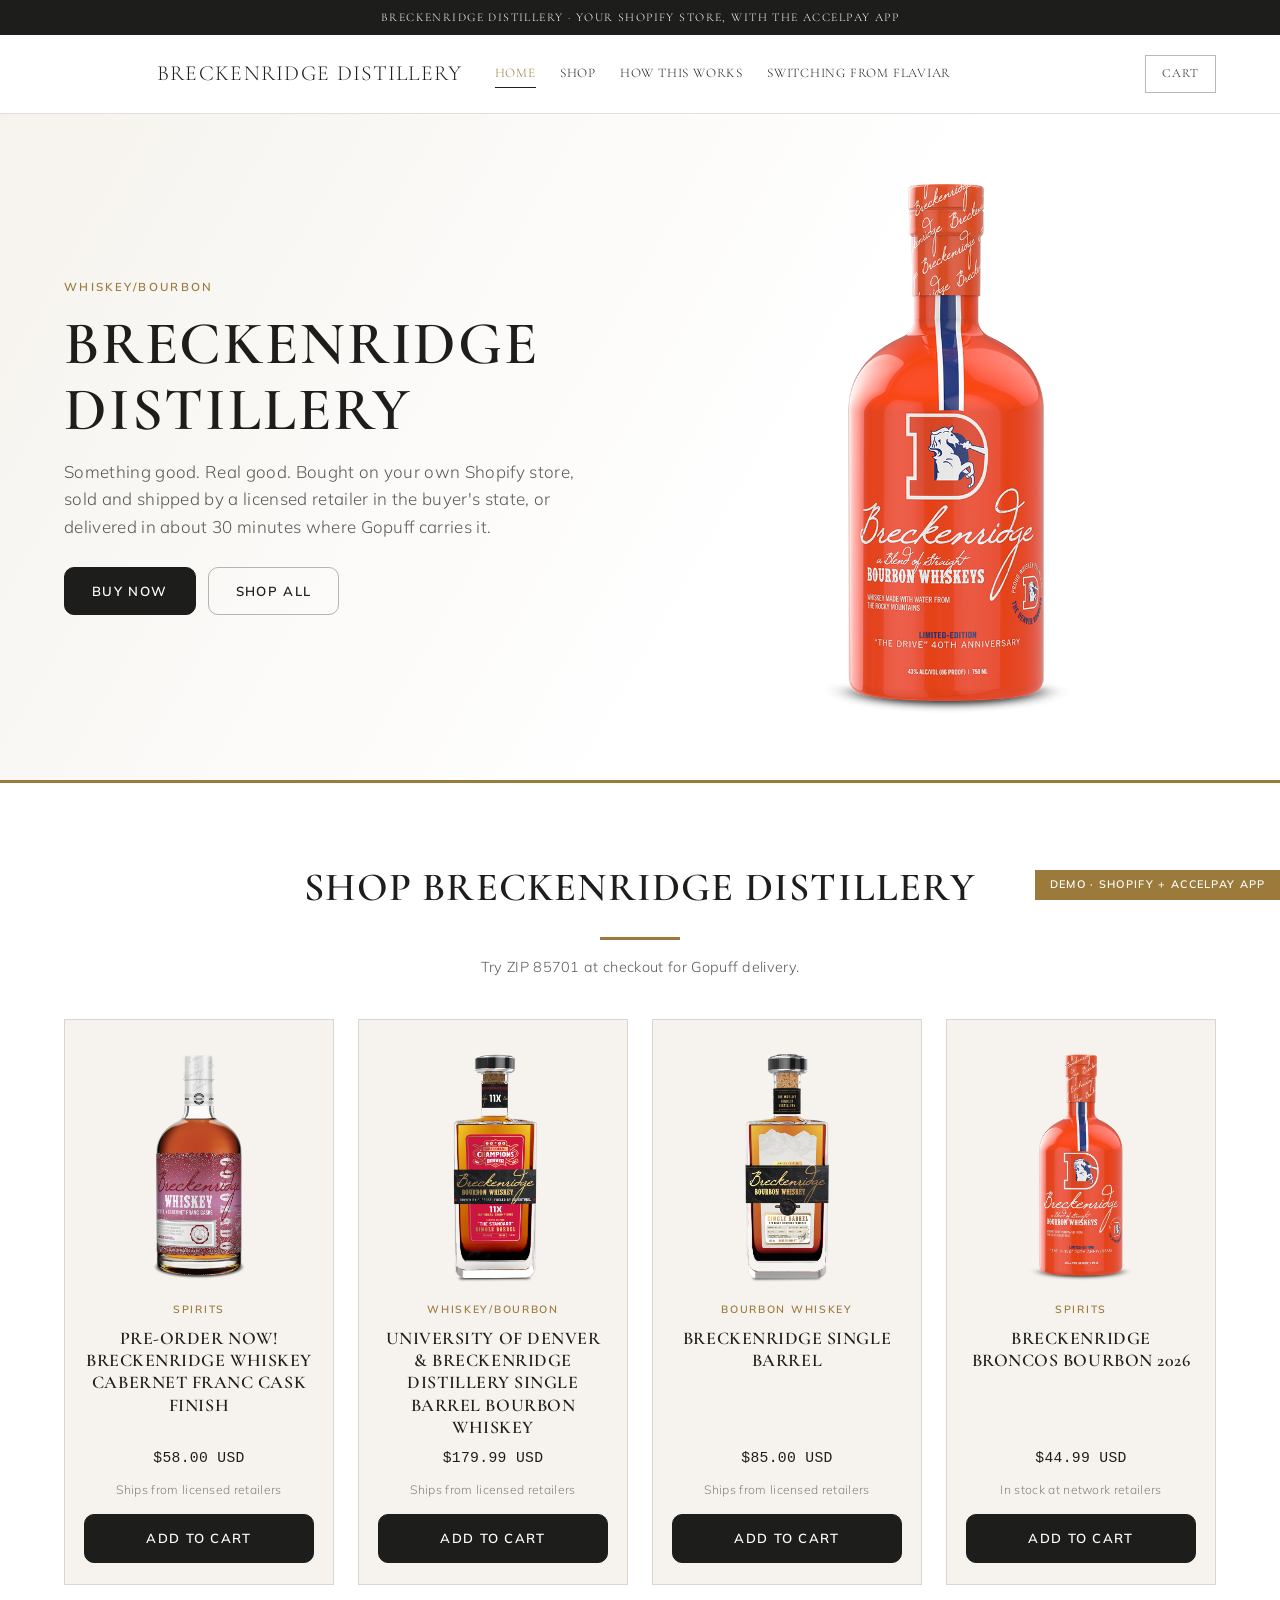
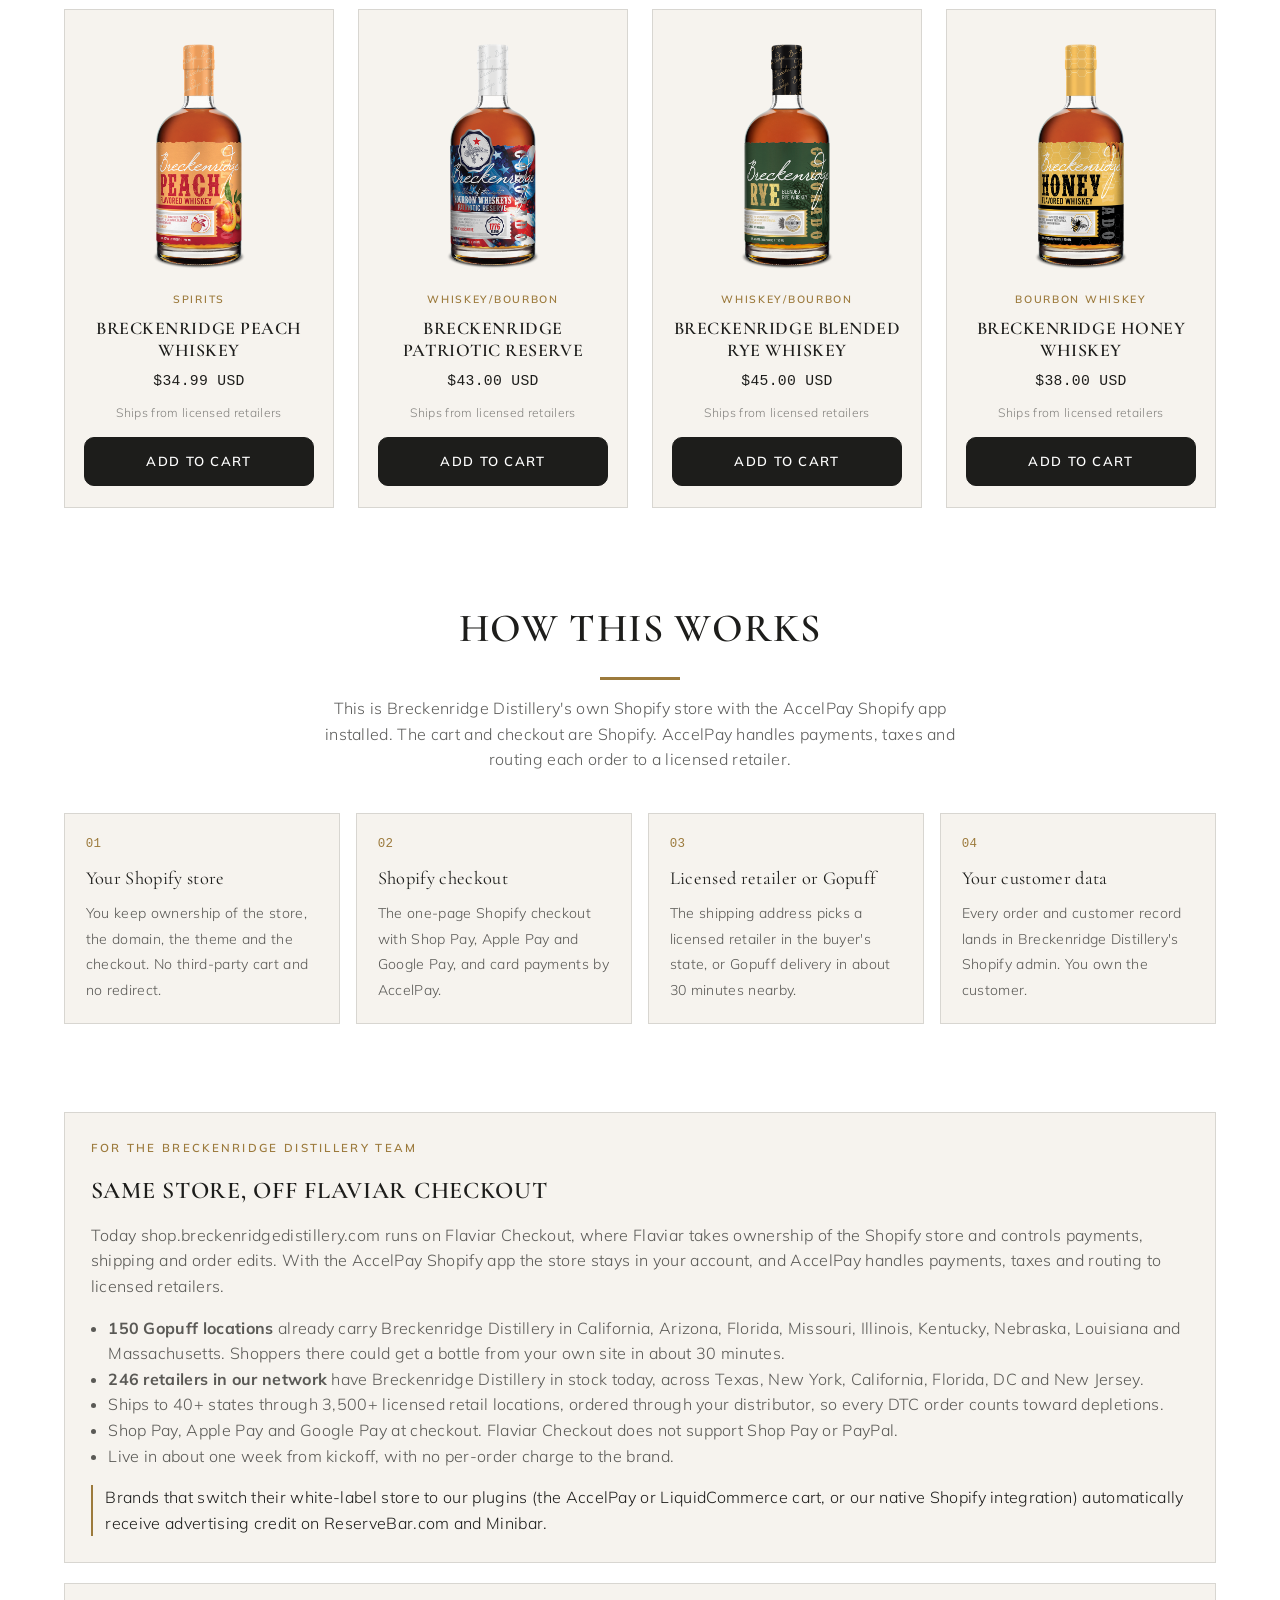
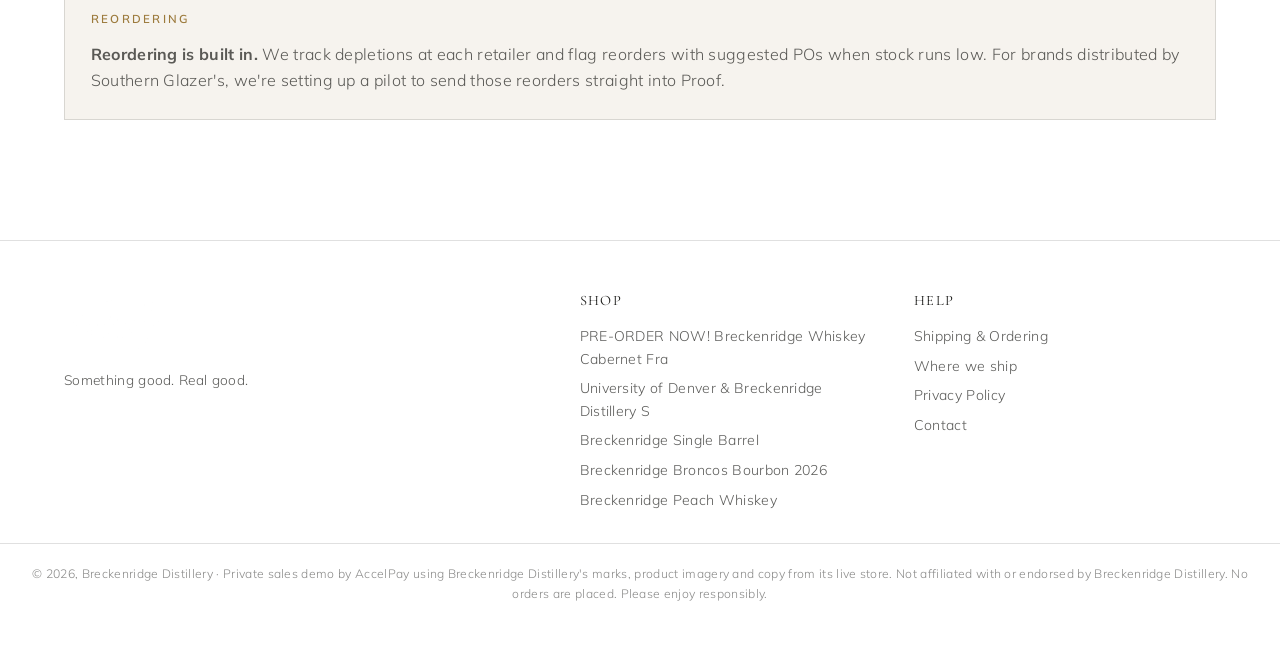
==== index.html @ 2e40ba9d "Flaviar switch demo, Nov 2026" ====
<!doctype html>
<html lang="en">
<head>
<meta charset="utf-8">
<meta name="viewport" content="width=device-width,initial-scale=1">
<title>Breckenridge Distillery | AccelPay demo</title>
<meta name="robots" content="noindex,nofollow">
<link rel="icon" href="assets/logo.png">
<link rel="preconnect" href="https://fonts.googleapis.com">
<link rel="preconnect" href="https://fonts.gstatic.com" crossorigin>
<link rel="stylesheet" href="https://fonts.googleapis.com/css2?family=Cormorant+Garamond:wght@500;600;700&family=Mulish:wght@300;400;600;700&display=swap">
<link rel="stylesheet" href="styles.css?v=1">
</head>
<body>
<div class="announce">Breckenridge Distillery &middot; your Shopify store, with the AccelPay app</div>
<header class="top">
  <div class="hdr">
    <a href="index.html" class="brand-link"><img class="logo" src="assets/logo.png" alt="Breckenridge Distillery"><span class="wordmark">Breckenridge Distillery</span></a>
    <nav class="main">
      <a href="index.html" aria-current="page">Home</a><a href="index.html#shop">Shop</a><a href="index.html#how">How this works</a><a href="index.html#switch">Switching from Flaviar</a>
    </nav>
    <div class="hdr-actions">
      <button class="burger" id="burger" aria-label="Menu">&#9776;</button>
      <button class="cart-pill" data-cart-toggle aria-label="Open cart">
        <span class="lbl">Cart</span>
        <span class="count" data-cart-count hidden>0</span>
      </button>
    </div>
  </div>
</header>

<section class="hero">
  <div class="hero-inner">
    <div>
      <div class="eyebrow">whiskey/bourbon</div>
      <h1>Breckenridge Distillery</h1>
      <p>Something good. Real good. Bought on your own Shopify store, sold and shipped by a licensed retailer in the buyer's state, or delivered in about 30 minutes where Gopuff carries it.</p>
      <div style="display:flex;gap:.75rem;flex-wrap:wrap"><a class="btn" href="product.html?p=breckenridge-broncos-bourbon-orange">Buy now</a><a class="btn ghost" href="#shop">Shop all</a></div>
    </div>
    <div class="shot"><img src="assets/p-breckenridge-broncos-bourbon-orange.png" alt="Breckenridge Broncos Bourbon 2026"></div>
  </div>
</section>

<section class="band" id="shop">
  <div class="section-head">
    <h2>Shop Breckenridge Distillery</h2>
    <div class="rule"></div>
    <p style="font-size:.9rem;color:var(--muted)">Try ZIP 85701 at checkout for Gopuff delivery.</p>
  </div>
  <div class="grid" id="collection-grid"></div>
</section>

<section class="band" id="how" style="padding-top:1rem">
  <div class="section-head">
    <h2>How this works</h2>
    <div class="rule"></div>
    <p>This is Breckenridge Distillery's own Shopify store with the AccelPay Shopify app installed. The cart and checkout are Shopify. AccelPay handles payments, taxes and routing each order to a licensed retailer.</p>
  </div>
  <div class="how">
    <div class="step"><span class="n">01</span><b>Your Shopify store</b><span>You keep ownership of the store, the domain, the theme and the checkout. No third-party cart and no redirect.</span></div>
    <div class="step"><span class="n">02</span><b>Shopify checkout</b><span>The one-page Shopify checkout with Shop Pay, Apple Pay and Google Pay, and card payments by AccelPay.</span></div>
    <div class="step"><span class="n">03</span><b>Licensed retailer or Gopuff</b><span>The shipping address picks a licensed retailer in the buyer's state, or Gopuff delivery in about 30 minutes nearby.</span></div>
    <div class="step"><span class="n">04</span><b>Your customer data</b><span>Every order and customer record lands in Breckenridge Distillery's Shopify admin. You own the customer.</span></div>
  </div>
</section>

<section class="band" id="switch" style="padding-top:1rem">
  <div class="panel">
    <div class="eyebrow">For the Breckenridge Distillery team</div>
    <h2>Same store, off Flaviar Checkout</h2>
    <p style="margin:0 0 1rem">Today shop.breckenridgedistillery.com runs on Flaviar Checkout, where Flaviar takes ownership of the Shopify store and controls payments, shipping and order edits. With the AccelPay Shopify app the store stays in your account, and AccelPay handles payments, taxes and routing to licensed retailers.</p>
    <ul style="margin:0 0 1rem;padding-left:1.1rem"><li><b>150 Gopuff locations</b> already carry Breckenridge Distillery in California, Arizona, Florida, Missouri, Illinois, Kentucky, Nebraska, Louisiana and Massachusetts. Shoppers there could get a bottle from your own site in about 30 minutes.</li><li><b>246 retailers in our network</b> have Breckenridge Distillery in stock today, across Texas, New York, California, Florida, DC and New Jersey.</li><li>Ships to 40+ states through 3,500+ licensed retail locations, ordered through your distributor, so every DTC order counts toward depletions.</li><li>Shop Pay, Apple Pay and Google Pay at checkout. Flaviar Checkout does not support Shop Pay or PayPal.</li><li>Live in about one week from kickoff, with no per-order charge to the brand.</li></ul>
    <p class="credit">Brands that switch their white-label store to our plugins (the AccelPay or LiquidCommerce cart, or our native Shopify integration) automatically receive advertising credit on ReserveBar.com and Minibar.</p>
  </div>
  <div class="panel">
    <div class="eyebrow">Reordering</div>
    <p style="margin:0" class="reorder"><b>Reordering is built in.</b> We track depletions at each retailer and flag reorders with suggested POs when stock runs low. For brands distributed by Southern Glazer's, we're setting up a pilot to send those reorders straight into Proof.</p>
  </div>
</section>
<footer class="site">
  <div class="ft">
    <div>
      <img src="assets/logo.png" alt="Breckenridge Distillery" style="height:64px;width:auto">
      <p style="font-size:.86rem;margin-top:1rem;max-width:24rem;color:var(--muted)">Something good. Real good.</p>
    </div>
    <div><h4>Shop</h4><ul><li><a href="product.html?p=breckenridge-whiskey-cabernet-franc-cask">PRE-ORDER NOW! Breckenridge Whiskey Cabernet Fra</a></li><li><a href="product.html?p=breckenridge-denver-university-whiskey-b">University of Denver &amp; Breckenridge Distillery S</a></li><li><a href="product.html?p=breckenridge-single-barrel">Breckenridge Single Barrel</a></li><li><a href="product.html?p=breckenridge-broncos-bourbon-orange">Breckenridge Broncos Bourbon 2026</a></li><li><a href="product.html?p=breckenridge-peach-whiskey">Breckenridge Peach Whiskey</a></li></ul></div>
    <div><h4>Help</h4><ul>
      <li><a href="index.html#how">Shipping &amp; Ordering</a></li>
      <li><a href="index.html#how">Where we ship</a></li>
      <li><a href="#">Privacy Policy</a></li>
      <li><a href="#">Contact</a></li></ul></div>
  </div>
  <div class="legal-row">
    &copy; 2026, Breckenridge Distillery &middot; Private sales demo by AccelPay using Breckenridge Distillery's marks, product imagery and copy from its live store. Not affiliated with or endorsed by Breckenridge Distillery.
    No orders are placed. Please enjoy responsibly.
  </div>
</footer>

<div class="scrim" id="scrim"></div>
<aside class="drawer" id="drawer" aria-label="Your cart">
  <div class="dh"><h2>Your cart</h2><button class="x" id="drawer-close" aria-label="Close">&times;</button></div>
  <div class="cols"><span>Product</span><span>Total</span></div>
  <div class="items" id="drawer-items"></div>
  <div class="df" id="drawer-foot"></div>
</aside>
<div class="ribbon">Demo &middot; Shopify + AccelPay app</div>
<script src="data.js?v=1"></script>
<script src="app.js?v=1"></script>
</body>
</html>
---- styles.css ----
/* Breckenridge Distillery x AccelPay demo. Base: woodsonwhiskey-accelpay-demo. */

:root {
  --black: #ffffff; --panel: #f6f3ee; --panel-2: #ece7df; --ink: #1d1d1b;
  --muted: rgba(29,29,27,.72); --muted-2: rgba(29,29,27,.52); --line: rgba(0,0,0,.12); --line-2: rgba(0,0,0,.28);
  --gold: #1d1d1b; --gold-hi: #9c7a3c; --gold-soft: rgba(0,0,0,.05); --green: #2f6b4f; --red: #c00000;
  --head: #1d1d1b; --btn-ink: #ffffff; --img-bg: #f6f3ee; --drawer-bg: #ffffff; --ann-bg: #1d1d1b; --ann-ink: #ffffff; --co-head-bg: #ffffff;
  --serif: "Cormorant Garamond", Georgia, serif; --sans: "Mulish", -apple-system, BlinkMacSystemFont, "Helvetica Neue", Arial, sans-serif;
  --mono: ui-monospace, SFMono-Regular, Menlo, monospace; --maxw: 1200px; --btn-radius: 10px;
  --cart-glyph: url("data:image/svg+xml;utf8,<svg xmlns='http://www.w3.org/2000/svg' viewBox='0 0 24 24' fill='none' stroke='black' stroke-width='2' stroke-linecap='round' stroke-linejoin='round'><path d='M6 2 3 6v14a2 2 0 0 0 2 2h14a2 2 0 0 0 2-2V6l-3-4z'/><path d='M3 6h18'/><path d='M16 10a4 4 0 0 1-8 0'/></svg>");
}

* { box-sizing: border-box; }
html { scroll-behavior: smooth; }
body {
  margin: 0; background: var(--black); color: var(--ink);
  font-family: var(--sans); font-weight: 300; font-size: 16px; line-height: 1.6;
  letter-spacing: .02em; -webkit-font-smoothing: antialiased;
}
img { max-width: 100%; display: block; }
a { color: inherit; }
button { font: inherit; cursor: pointer; color: inherit; }
:focus-visible { outline: 2px solid var(--gold); outline-offset: 2px; }

/* ---------------------------------------------------------------- header */
.announce {
  background: var(--ann-bg); color: var(--ann-ink); text-align: center;
  font-family: var(--serif); font-size: .74rem; letter-spacing: .12em;
  text-transform: uppercase; padding: .5rem 1rem;
}
header.top { position: sticky; top: 0; z-index: 60; background: var(--black); border-bottom: 1px solid var(--line); }
.hdr { max-width: var(--maxw); margin: 0 auto; padding: .8rem 1.5rem; display: flex; align-items: center; gap: 2rem; }
.hdr img.logo { height: 62px; width: auto; }
nav.main { display: flex; gap: 1.5rem; flex-wrap: wrap; }
nav.main a {
  font-family: var(--serif); font-size: .82rem; letter-spacing: .06em; text-transform: uppercase;
  text-decoration: none; color: var(--head); padding: .2rem 0; border-bottom: 1px solid transparent;
}
nav.main a:hover, nav.main a[aria-current] { color: var(--gold-hi); border-bottom-color: var(--gold); }
.hdr-actions { margin-left: auto; display: flex; align-items: center; gap: .75rem; }
.cart-pill {
  display: inline-flex; align-items: center; gap: .5rem; background: transparent;
  border: 1px solid var(--line-2); color: var(--head); padding: .5rem 1rem;
  font-family: var(--serif); font-size: .78rem; letter-spacing: .08em; text-transform: uppercase;
}
.cart-pill:hover { border-color: var(--gold); color: var(--gold-hi); }
.cart-pill .count {
  background: var(--gold); color: var(--btn-ink); min-width: 1.35rem; height: 1.35rem; border-radius: 999px;
  display: inline-grid; place-items: center; font-family: var(--mono); font-size: .7rem; padding: 0 .3rem;
}
.cart-pill .count[hidden] { display: none; }
.burger { display: none; background: none; border: none; font-size: 1.5rem; line-height: 1; color: var(--head); }

/* ---------------------------------------------------------------- type + buttons */
.eyebrow { font-family: var(--sans); font-size: .72rem; font-weight: 600; letter-spacing: .2em; text-transform: uppercase; color: var(--gold-hi); margin-bottom: .9rem; }
h1, h2, h3 { font-family: var(--serif); font-weight: 400; letter-spacing: .03em; }
.rule { width: 190px; height: 2px; margin: 1.1rem auto 0; background: linear-gradient(90deg, transparent, var(--gold), transparent); }

.btn {
  display: inline-flex; align-items: center; justify-content: center; gap: .5rem;
  background: var(--gold); color: var(--btn-ink); border: 1px solid var(--gold); border-radius: var(--btn-radius, 0);
  padding: .8rem 1.7rem; font-family: var(--sans); font-weight: 600; font-size: .82rem;
  letter-spacing: .1em; text-transform: uppercase; text-decoration: none;
}
.btn:hover { background: var(--gold-hi); border-color: var(--gold-hi); }
.btn.ghost { background: transparent; color: var(--head); border-color: var(--line-2); }
.btn.ghost:hover { border-color: var(--gold); color: var(--gold-hi); }
.btn:disabled { opacity: .4; cursor: not-allowed; }
.btn.block { width: 100%; }

/* ---------------------------------------------------------------- hero */
.hero { position: relative; overflow: hidden; border-bottom: 1px solid var(--line); }
.hero-inner { max-width: var(--maxw); margin: 0 auto; padding: 4rem 1.5rem; display: grid; grid-template-columns: 1.05fr 1fr; gap: 3rem; align-items: center; }
.hero h1 { font-size: clamp(2.3rem, 5.4vw, 3.8rem); line-height: 1.08; margin: 0 0 1rem; text-transform: uppercase; }
.hero p { color: var(--muted); font-size: 1.06rem; margin: 0 0 1.7rem; max-width: 32rem; }
.hero .shot img { width: 100%; max-height: 560px; object-fit: contain; }

/* ---------------------------------------------------------------- sections */
.band { max-width: var(--maxw); margin: 0 auto; padding: 4.5rem 1.5rem; }
.section-head { text-align: center; margin-bottom: 2.5rem; }
.section-head h2 { font-size: clamp(1.8rem, 4vw, 2.5rem); margin: 0; text-transform: uppercase; }
.section-head p { color: var(--muted); margin: 1rem auto 0; max-width: 40rem; }

.grid { display: grid; grid-template-columns: repeat(auto-fill, minmax(240px, 1fr)); gap: 1.5rem; }
.card {
  background: var(--panel); border: 1px solid var(--line); padding: 1.4rem 1.2rem 1.3rem;
  display: flex; flex-direction: column; gap: .55rem; text-align: center; text-decoration: none; color: inherit;
}
.card:hover { border-color: var(--gold); }
.card .shot { height: 250px; display: grid; place-items: center; overflow: hidden; }
.card .shot img { max-height: 250px; width: auto; object-fit: contain; }
.card h3 { font-size: 1.12rem; margin: 0; line-height: 1.25; text-transform: uppercase; min-height: 2.8rem; display: grid; place-items: center; }
.card .tag { font-size: .66rem; font-weight: 600; letter-spacing: .16em; text-transform: uppercase; color: var(--gold-hi); }
.card .price { font-family: var(--mono); font-size: .92rem; margin-top: auto; }
.card .avail { font-size: .76rem; color: var(--muted-2); }

.split { display: grid; grid-template-columns: 1fr 1fr; gap: 3rem; align-items: center; }
.split img { width: 100%; }
.split p { color: var(--muted); }

/* how it works */
.how { display: grid; grid-template-columns: repeat(4, 1fr); gap: 1rem; }
.how .step { border: 1px solid var(--line); padding: 1.3rem; background: var(--panel); }
.how .step b { display: block; font-family: var(--serif); font-weight: 400; font-size: 1.15rem; margin-bottom: .4rem; color: var(--head); }
.how .step span { font-size: .88rem; color: var(--muted); }
.how .step .n { font-family: var(--mono); color: var(--gold-hi); font-size: .78rem; display: block; margin-bottom: .6rem; }

.rb-note {
  display: flex; align-items: center; gap: .75rem; border: 1px solid var(--line); background: var(--panel);
  padding: .7rem .9rem; font-size: .84rem; color: var(--muted);
}
.rb-note b { color: var(--head); font-weight: 600; }
.rb-note a { color: var(--gold-hi); }
.rb-mark { font-family: var(--serif); font-size: .72rem; letter-spacing: .14em; text-transform: uppercase; border: 1px solid var(--gold); color: var(--gold-hi); padding: .2rem .45rem; white-space: nowrap; }

/* ---------------------------------------------------------------- product page (Shopify theme) */
.pdp { display: grid; grid-template-columns: minmax(0,1fr) minmax(0,1fr); gap: 3rem; align-items: start; }
.pdp .gallery { display: flex; flex-direction: column; gap: .8rem; min-width: 0; }
.pdp .gallery .main { background: var(--img-bg); display: grid; place-items: center; min-height: 420px; }
.pdp .gallery .main img { max-height: 560px; width: auto; object-fit: contain; }
.pdp .thumbs { display: flex; gap: .5rem; }
.pdp .thumbs button { width: 64px; height: 64px; border: 1px solid var(--line); background: var(--img-bg); padding: 3px; display: grid; place-items: center; }
.pdp .thumbs button[aria-selected="true"] { border-color: var(--gold); }
.pdp .thumbs img { max-height: 100%; width: auto; }
.pdp .info { display: flex; flex-direction: column; gap: 1rem; min-width: 0; padding-left: 1.5rem; border-left: 1px solid var(--line); }
.pdp h1 { font-size: 2rem; margin: 0; text-transform: uppercase; line-height: 1.15; }
.pdp .price { font-size: 1.05rem; }
.pdp .small { font-size: .8rem; color: var(--muted); }
.pdp .small a { color: var(--gold-hi); }
.pdp .qty-wrap { display: flex; flex-direction: column; gap: .35rem; font-size: .8rem; color: var(--muted); }
.pdp .desc p { color: var(--muted); margin: 0 0 .9rem; font-size: .95rem; }
.pdp .desc b { color: var(--head); font-weight: 600; }
.qty { display: inline-flex; align-items: center; border: 1px solid var(--line-2); width: max-content; }
.qty button { background: none; border: none; width: 2.6rem; min-height: 2.8rem; font-size: 1.1rem; }
.qty span, .qty input { font-family: var(--sans); min-width: 2.2rem; text-align: center; font-size: .95rem; }
.atc { max-width: 380px; }
.fulfil-line { display: flex; gap: .6rem; align-items: flex-start; font-size: .82rem; color: var(--muted); border: 1px solid var(--line); padding: .7rem .8rem; max-width: 460px; }
.fulfil-line img { width: 22px; height: 22px; border-radius: 5px; flex: none; }
.notice { font-size: .85rem; color: var(--muted); border-left: 2px solid var(--gold); padding: .2rem 0 .2rem .75rem; }

/* ---------------------------------------------------------------- Shopify cart drawer (Dawn-style) */
.scrim { position: fixed; inset: 0; background: rgba(0,0,0,.6); opacity: 0; pointer-events: none; transition: opacity .25s; z-index: 90; }
.scrim.on { opacity: 1; pointer-events: auto; }
.drawer { position: fixed; top: 0; right: 0; height: 100%; width: min(420px, 100%); background: var(--drawer-bg); border-left: 1px solid var(--line); z-index: 100; display: flex; flex-direction: column; transform: translateX(100%); transition: transform .28s ease; }
.drawer.on { transform: none; }
.drawer .dh { display: flex; align-items: center; justify-content: space-between; padding: 1.4rem 1.5rem 1rem; }
.drawer .dh h2 { font-size: 1.5rem; margin: 0; }
.drawer .x { background: none; border: none; font-size: 1.7rem; line-height: 1; color: var(--muted); }
.drawer .cols { display: flex; justify-content: space-between; font-size: .66rem; letter-spacing: .12em; text-transform: uppercase; color: var(--muted-2); padding: 0 1.5rem .6rem; border-bottom: 1px solid var(--line); }
.drawer .items { flex: 1; overflow-y: auto; padding: 0 1.5rem; }
.cline { display: grid; grid-template-columns: 76px minmax(0,1fr) auto; gap: 1rem; padding: 1.2rem 0; border-bottom: 1px solid var(--line); }
.cline .im { background: var(--img-bg); display: grid; place-items: center; height: 92px; }
.cline .im img { max-height: 88px; width: auto; }
.cline .nm { font-size: .92rem; line-height: 1.3; }
.cline .pr { font-size: .84rem; color: var(--muted); margin: .2rem 0 .6rem; }
.cline .qrow { display: flex; align-items: center; gap: .6rem; }
.cline .qty button { min-height: 2.2rem; width: 2.2rem; }
.cline .rm { background: none; border: none; color: var(--muted); font-size: 1rem; padding: 0; }
.cline .tot { font-size: .9rem; }
.empty { text-align: center; color: var(--muted); padding: 3rem 1rem; }
.drawer .df { border-top: 1px solid var(--line); padding: 1.2rem 1.5rem 1.5rem; display: flex; flex-direction: column; gap: .7rem; }
.drawer .df .est { display: flex; justify-content: space-between; font-size: 1rem; }
.drawer .df .small { font-size: .78rem; color: var(--muted); }

/* ---------------------------------------------------------------- Shopify one-page checkout */
body.co { background: #fff; color: #141414; font-family: -apple-system, BlinkMacSystemFont, "Segoe UI", Roboto, "Helvetica Neue", Arial, sans-serif; font-weight: 400; letter-spacing: 0; }
.co-head { border-bottom: 1px solid #dedede; background: var(--co-head-bg); }
.co-head .in { max-width: 1100px; margin: 0 auto; padding: .9rem 1.5rem; display: flex; align-items: center; justify-content: space-between; }
.co-head img { height: 54px; width: auto; }
.co-head a.bag { color: var(--gold-hi); font-size: .85rem; text-decoration: none; }
.checkout { display: grid; grid-template-columns: minmax(0,1.15fr) minmax(0,1fr); min-height: calc(100vh - 80px); }
.co-left { padding: 2.2rem clamp(1rem, 4vw, 3.5rem); min-width: 0; }
.co-left .inner { max-width: 560px; margin-left: auto; }
.co-right { background: #f5f5f5; border-left: 1px solid #dedede; padding: 2.2rem clamp(1rem, 3vw, 3rem); min-width: 0; }
.co-right .inner { max-width: 440px; position: sticky; top: 1.5rem; }
.co-h { font-size: 1.3rem; font-weight: 600; margin: 1.8rem 0 .8rem; display: flex; align-items: baseline; justify-content: space-between; gap: 1rem; }
.co-h:first-child { margin-top: 0; }
.co-h small { font-size: .82rem; font-weight: 400; color: #707070; }
.co-field { width: 100%; border: 1px solid #d9d9d9; border-radius: 5px; padding: .85rem .8rem; font: inherit; font-size: .92rem; margin-bottom: .7rem; background: #fff; color: #141414; min-width: 0; }
.co-field:focus { outline: none; border-color: #000; box-shadow: 0 0 0 1px #000; }
.co-row { display: grid; grid-template-columns: 1fr 1fr; gap: .7rem; }
.co-row3 { display: grid; grid-template-columns: 1.3fr 1fr 1fr; gap: .7rem; }
.co-chk { display: flex; gap: .55rem; align-items: center; font-size: .86rem; margin: .1rem 0 .4rem; }
.co-chk input { accent-color: #000; width: 16px; height: 16px; }
.co-empty { background: #f5f5f5; border-radius: 5px; padding: 1rem; font-size: .88rem; color: #707070; }
.rates { border: 1px solid #d9d9d9; border-radius: 5px; overflow: hidden; }
.rate { display: flex; align-items: center; gap: .8rem; padding: .95rem .9rem; border-bottom: 1px solid #d9d9d9; cursor: pointer; }
.rate:last-child { border-bottom: none; }
.rate.on { background: #f6f3ec; box-shadow: inset 0 0 0 1px #000; }
.rate input { accent-color: #000; width: 17px; height: 17px; flex: none; }
.rate .ic { width: 30px; height: 30px; border-radius: 7px; flex: none; }
.rate .t { flex: 1; min-width: 0; font-size: .9rem; }
.rate .t span { display: block; color: #707070; font-size: .8rem; margin-top: .1rem; }
.rate .p { font-size: .9rem; font-weight: 600; white-space: nowrap; }
.callout { display: flex; gap: .55rem; align-items: flex-start; font-size: .78rem; color: #5b4a26; background: #f6f1e6; border: 1px solid #e6dcc6; border-radius: 5px; padding: .6rem .75rem; margin-top: .7rem; }
.callout b { font-weight: 600; }
.callout .dot { width: 8px; height: 8px; border-radius: 50%; background: var(--gold); flex: none; margin-top: .35rem; }
.pay-box { border: 1px solid #d9d9d9; border-radius: 5px; overflow: hidden; }
.pay-box .ph { display: flex; justify-content: space-between; align-items: center; background: #f6f3ec; padding: .85rem .9rem; border-bottom: 1px solid #d9d9d9; font-size: .9rem; box-shadow: inset 0 0 0 1px #000; }
.pay-box .ph .cards { display: flex; gap: .3rem; }
.pay-box .ph .cards span { font-size: .62rem; font-weight: 700; border: 1px solid #cfcfcf; border-radius: 3px; padding: .1rem .3rem; background: #fff; color: #333; }
.pay-box .pb { padding: .9rem; background: #fafafa; }
.pay-btn { width: 100%; background: #000; color: #fff; border: none; border-radius: 5px; padding: 1.1rem; font-size: 1.05rem; font-weight: 600; margin-top: 1.2rem; }
.pay-btn:disabled { opacity: .4; cursor: not-allowed; }
.co-legal { font-size: .76rem; color: #707070; margin-top: .9rem; }
.co-links { display: flex; gap: 1rem; flex-wrap: wrap; font-size: .76rem; color: #707070; border-top: 1px solid #e3e3e3; margin-top: 2rem; padding-top: 1rem; }
.os-item { display: flex; gap: .9rem; align-items: center; padding: .4rem 0 1rem; }
.os-item .im { width: 64px; height: 64px; border: 1px solid #dedede; border-radius: 8px; background: var(--img-bg); position: relative; display: grid; place-items: center; padding: 4px; flex: none; }
.os-item .im img { max-height: 100%; width: auto; }
.os-item .im .q { position: absolute; top: -9px; right: -9px; background: #666; color: #fff; min-width: 21px; height: 21px; border-radius: 11px; font-size: .74rem; display: grid; place-items: center; padding: 0 5px; }
.os-item .nm { flex: 1; min-width: 0; font-size: .88rem; }
.os-item .nm span { display: block; color: #707070; font-size: .78rem; }
.os-item .pr { font-size: .88rem; }
.os-disc { display: flex; gap: .6rem; margin: .6rem 0 1.2rem; }
.os-disc input { flex: 1; min-width: 0; border: 1px solid #d9d9d9; border-radius: 5px; padding: .8rem; font: inherit; font-size: .9rem; }
.os-disc button { border: 1px solid #d9d9d9; background: #ececec; color: #777; border-radius: 5px; padding: 0 1.1rem; font-weight: 600; }
.os-line { display: flex; justify-content: space-between; font-size: .88rem; padding: .3rem 0; gap: 1rem; }
.os-line .m { color: #555; }
.os-line.total { font-size: 1.2rem; font-weight: 600; padding-top: .8rem; }
.os-line.total small { font-size: .74rem; color: #707070; font-weight: 400; margin-right: .4rem; }
.thanks { max-width: 600px; margin: 0 auto; padding: 4rem 1.5rem; text-align: center; }
.thanks h1 { font-size: 2rem; margin: 0 0 .5rem; font-weight: 600; font-family: inherit; letter-spacing: 0; }
.thanks p { color: #555; }
.thanks .num { font-family: var(--mono); color: #000; }

/* express checkout buttons (Shopify accelerated checkout) */
.xpay { display: grid; grid-template-columns: repeat(3, minmax(0,1fr)); gap: .5rem; }
.xpay .xb { height: 42px; border: none; border-radius: 5px; display: flex; align-items: center; justify-content: center; gap: .15rem; font-family: -apple-system, BlinkMacSystemFont, "Segoe UI", Roboto, Arial, sans-serif; font-size: 1.05rem; color: #fff; letter-spacing: 0; text-transform: none; }
.xpay.big .xb { height: 48px; }
.xpay .xb span { font-weight: 500; }
.xpay .shop { background: #5a31f4; }
.xpay .shop b { font-weight: 800; font-style: italic; letter-spacing: -.02em; margin-right: .1rem; }
.xpay .apple { background: #000; border: 1px solid #333; }
.xpay .google { background: #000; border: 1px solid #333; }
.xpay .google .g { font-weight: 700; background: linear-gradient(90deg,#4285f4,#ea4335,#fbbc05,#34a853); -webkit-background-clip: text; background-clip: text; color: transparent; margin-right: .15rem; }
.xp-title { text-align: center; font-size: .85rem; color: #707070; margin-bottom: .6rem; }
.or { display: flex; align-items: center; gap: .8rem; color: #707070; font-size: .78rem; margin: 1.4rem 0 .6rem; }
.or::before, .or::after { content: ""; flex: 1; height: 1px; background: #dedede; }

/* panel on the home page */
.panel { background: var(--panel); border: 1px solid var(--line); padding: 1.6rem; }
.panel + .panel { margin-top: 1.25rem; }
.panel h2 { margin: 0 0 .8rem; font-size: 1.5rem; text-transform: uppercase; }
.panel p, .panel li { color: var(--muted); }
.panel .credit { border-left: 2px solid var(--gold); padding-left: .8rem; margin: 0; color: var(--ink); }

/* ---------------------------------------------------------------- footer */
footer.site { border-top: 1px solid var(--line); margin-top: 3rem; }
.ft { max-width: var(--maxw); margin: 0 auto; padding: 3rem 1.5rem 2rem; display: grid; grid-template-columns: 1.6fr 1fr 1fr; gap: 2rem; }
.ft h4 { font-family: var(--serif); font-weight: 400; font-size: .9rem; letter-spacing: .1em; text-transform: uppercase; color: var(--head); margin: 0 0 .8rem; }
.ft ul { list-style: none; margin: 0; padding: 0; display: flex; flex-direction: column; gap: .45rem; font-size: .88rem; color: var(--muted); }
.ft a { text-decoration: none; }
.ft a:hover { color: var(--gold-hi); }
.legal-row { border-top: 1px solid var(--line); padding: 1.25rem 1.5rem 3rem; text-align: center; font-size: .76rem; color: var(--muted-2); }

.ribbon { position: fixed; right: 0; bottom: 0; z-index: 120; background: var(--gold); color: var(--btn-ink); font-size: .68rem; font-weight: 600; letter-spacing: .12em; text-transform: uppercase; padding: .4rem .9rem; }

/* ---------------------------------------------------------------- responsive */
@media (max-width: 960px) {
  .pdp { grid-template-columns: 1fr; gap: 1.5rem; }
  .pdp .info { padding-left: 0; border-left: 0; }
  .checkout { grid-template-columns: 1fr; }
  .co-right { border-left: 0; border-top: 1px solid #dedede; order: -1; }
  .co-left .inner, .co-right .inner { margin: 0 auto; position: static; }
  .hero-inner, .split { grid-template-columns: 1fr; gap: 2rem; }
  .how { grid-template-columns: 1fr 1fr; }
  .ft { grid-template-columns: 1fr 1fr; }
}
@media (max-width: 720px) {
  .co-row, .co-row3 { grid-template-columns: 1fr; gap: 0; }
  .pdp .gallery .main { min-height: 300px; }
  .pdp .gallery .main img { max-height: 340px; }
  .hdr { padding: .6rem 1rem; gap: .75rem; position: relative; }
  .hdr img.logo { height: 46px; }
  nav.main { display: none; }
  nav.main.open { display: flex; flex-direction: column; position: absolute; top: 100%; left: 0; right: 0; background: var(--black); border-bottom: 1px solid var(--line); padding: 1rem 1.5rem; gap: .9rem; }
  .burger { display: block; }
  .hdr-actions { margin-left: auto; }
  .cart-pill { padding: .5rem .8rem; }
  .cart-pill .lbl { display: none; }
  .cart-pill::before { content: ""; width: 1rem; height: 1rem; flex: none; background: currentColor; -webkit-mask: var(--cart-glyph) center/contain no-repeat; mask: var(--cart-glyph) center/contain no-repeat; }
  .band { padding: 3rem 1rem; }
  .hero-inner { padding: 2.5rem 1rem; }
  .how { grid-template-columns: 1fr; }
  .ft { grid-template-columns: 1fr; padding: 2.5rem 1rem 1.5rem; }
  .rb-note { flex-wrap: wrap; }
}


.brand-link { display: flex; align-items: center; gap: .6rem; text-decoration: none; }
.hdr img.logo { height: 52px; max-width: 200px; object-fit: contain; }
.wordmark { font-family: var(--serif); font-size: 1.35rem; letter-spacing: .06em; text-transform: uppercase; color: var(--head); white-space: nowrap; }
.co-head img { height: 44px; max-width: 200px; object-fit: contain; }
h1, h2, h3 { font-weight: 600; }
.hero { background: linear-gradient(120deg, var(--panel) 0%, var(--black) 60%); border-bottom: 3px solid var(--gold-hi); }
.rule { background: var(--gold-hi); height: 3px; width: 80px; }
.card .shot { background: var(--img-bg); }
.card:hover { border-color: var(--gold-hi); }
.btn:hover, .btn.ghost:hover { filter: brightness(1.15); }
.panel .credit { border-left-color: var(--gold-hi); }
.ribbon { background: var(--gold-hi); color: #fff; }
.cart-pill .count { background: var(--gold-hi); color: #fff; }
.callout .dot { background: var(--gold-hi); }
@media (max-width: 720px) { .wordmark { display: none; } }
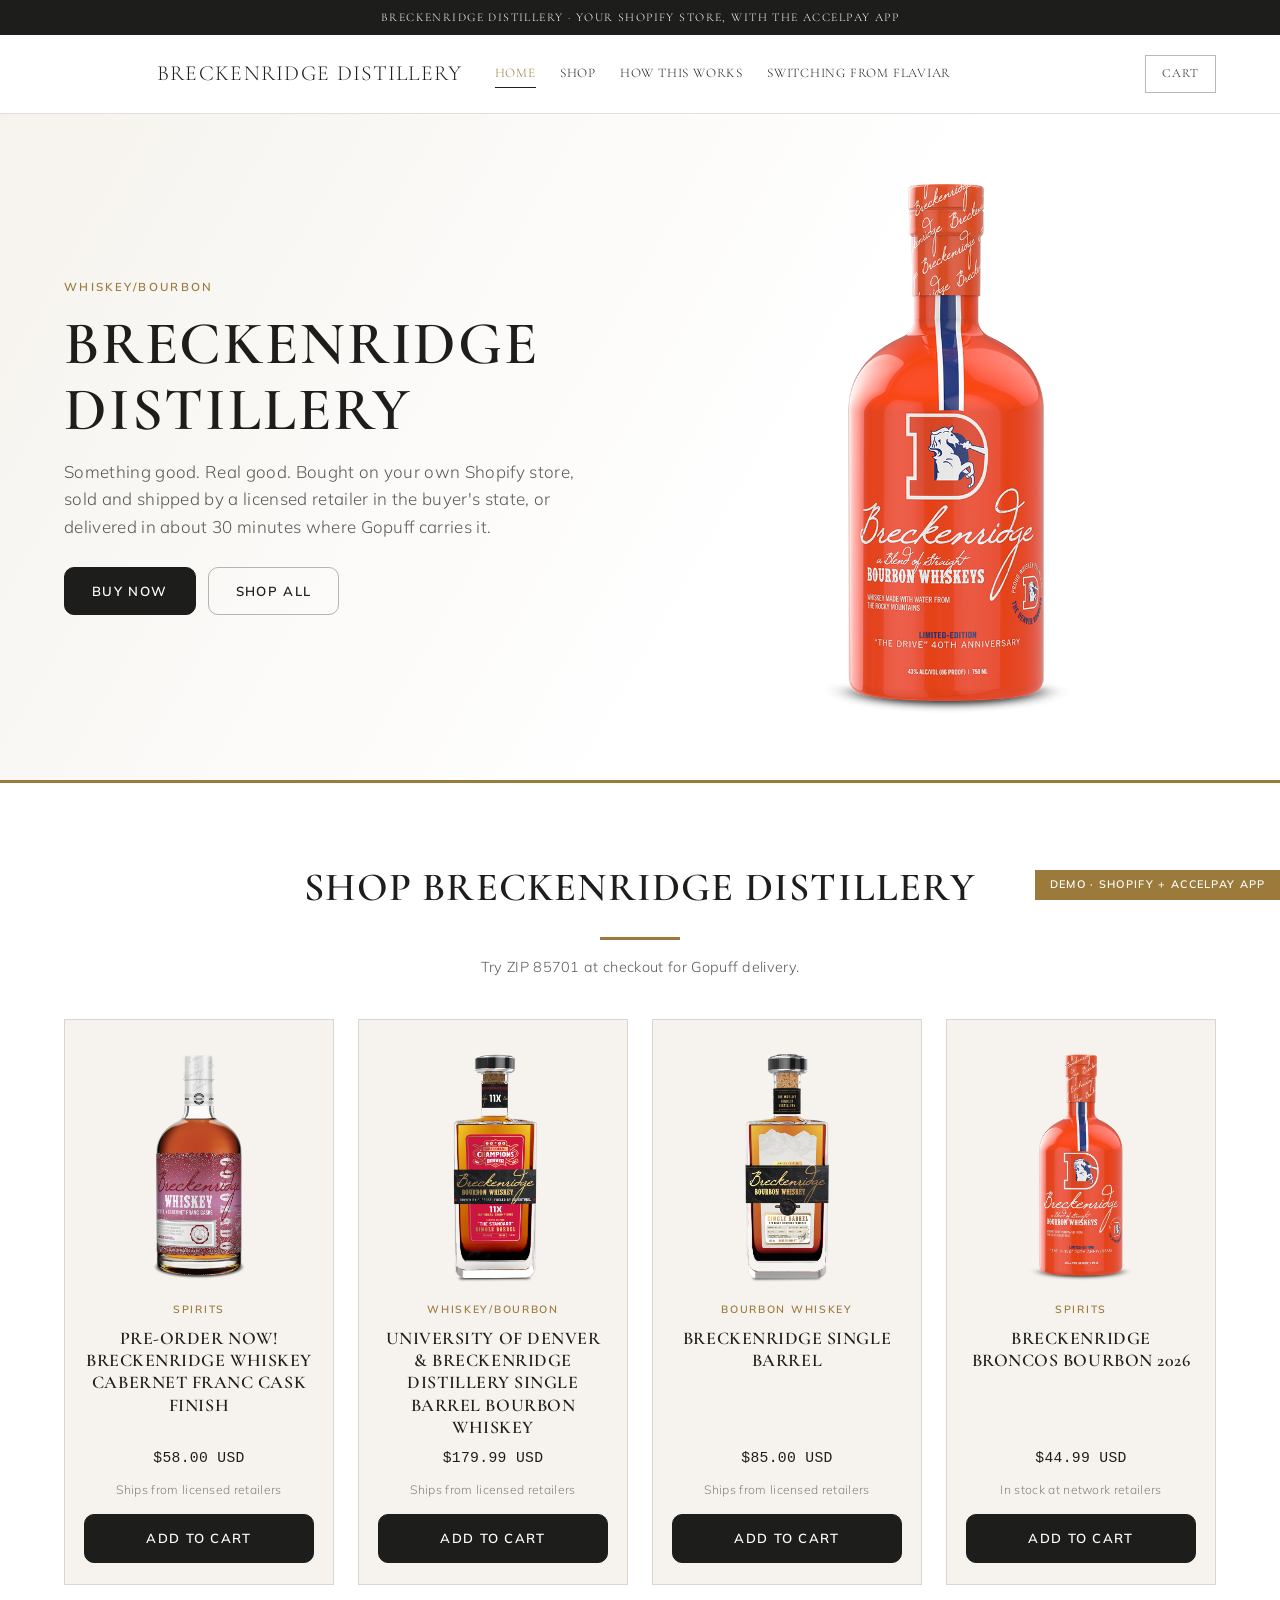
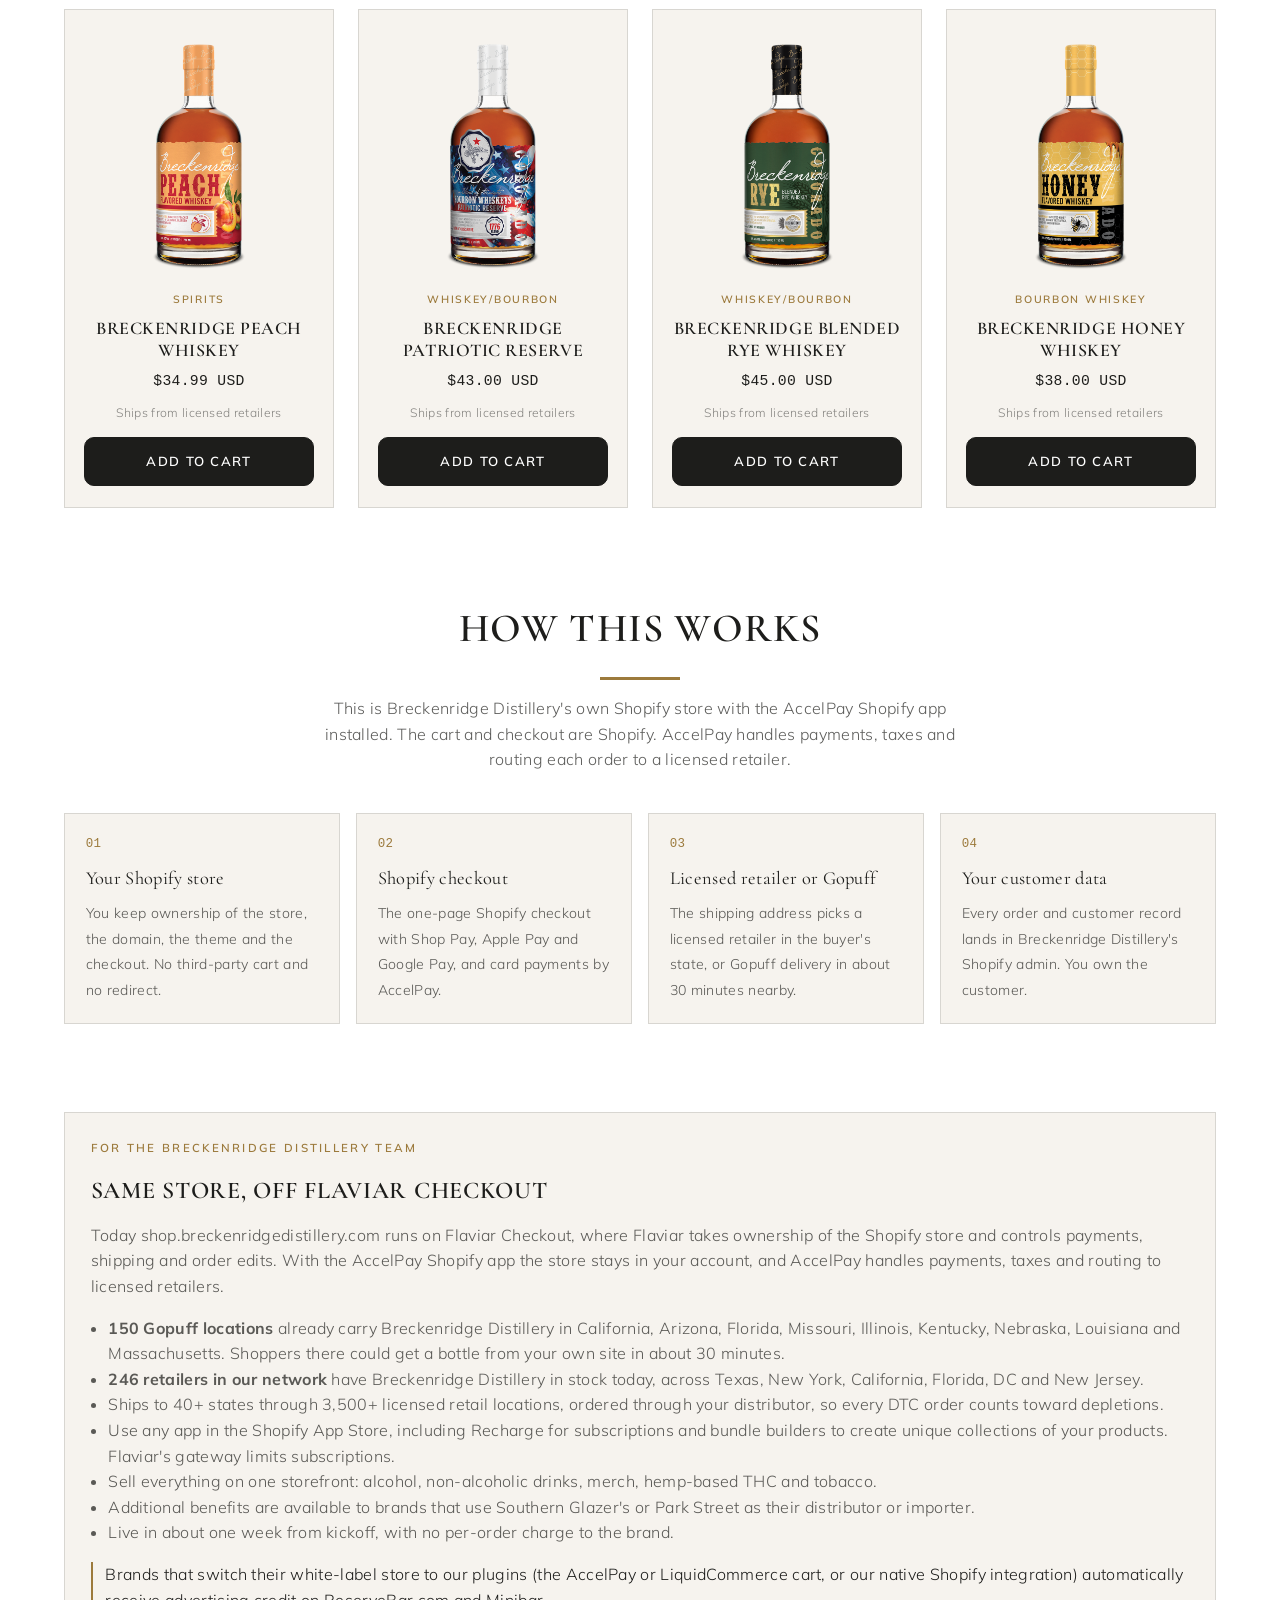
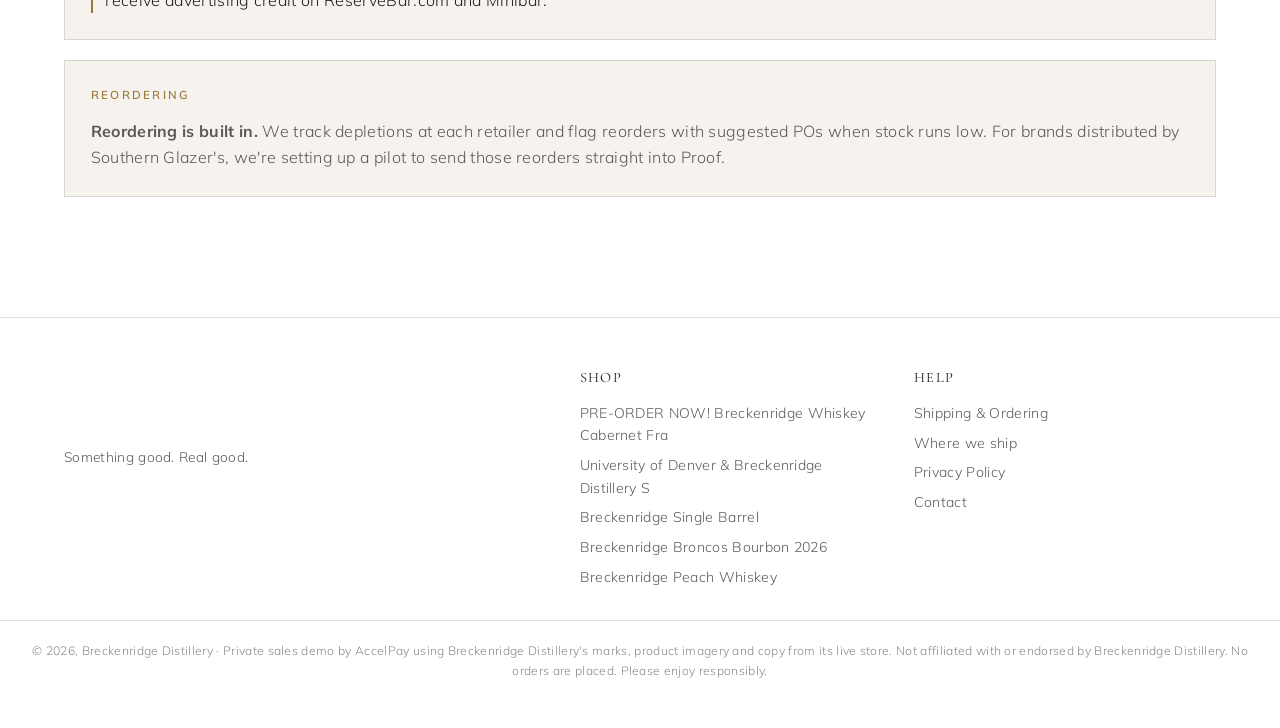
==== commit c2e32d87: "Update value props: Shopify apps, multi-category, distributor benefits" ====
--- a/index.html
+++ b/index.html
@@ -69,7 +69,7 @@
     <div class="eyebrow">For the Breckenridge Distillery team</div>
     <h2>Same store, off Flaviar Checkout</h2>
     <p style="margin:0 0 1rem">Today shop.breckenridgedistillery.com runs on Flaviar Checkout, where Flaviar takes ownership of the Shopify store and controls payments, shipping and order edits. With the AccelPay Shopify app the store stays in your account, and AccelPay handles payments, taxes and routing to licensed retailers.</p>
-    <ul style="margin:0 0 1rem;padding-left:1.1rem"><li><b>150 Gopuff locations</b> already carry Breckenridge Distillery in California, Arizona, Florida, Missouri, Illinois, Kentucky, Nebraska, Louisiana and Massachusetts. Shoppers there could get a bottle from your own site in about 30 minutes.</li><li><b>246 retailers in our network</b> have Breckenridge Distillery in stock today, across Texas, New York, California, Florida, DC and New Jersey.</li><li>Ships to 40+ states through 3,500+ licensed retail locations, ordered through your distributor, so every DTC order counts toward depletions.</li><li>Shop Pay, Apple Pay and Google Pay at checkout. Flaviar Checkout does not support Shop Pay or PayPal.</li><li>Live in about one week from kickoff, with no per-order charge to the brand.</li></ul>
+    <ul style="margin:0 0 1rem;padding-left:1.1rem"><li><b>150 Gopuff locations</b> already carry Breckenridge Distillery in California, Arizona, Florida, Missouri, Illinois, Kentucky, Nebraska, Louisiana and Massachusetts. Shoppers there could get a bottle from your own site in about 30 minutes.</li><li><b>246 retailers in our network</b> have Breckenridge Distillery in stock today, across Texas, New York, California, Florida, DC and New Jersey.</li><li>Ships to 40+ states through 3,500+ licensed retail locations, ordered through your distributor, so every DTC order counts toward depletions.</li><li>Use any app in the Shopify App Store, including Recharge for subscriptions and bundle builders to create unique collections of your products. Flaviar's gateway limits subscriptions.</li><li>Sell everything on one storefront: alcohol, non-alcoholic drinks, merch, hemp-based THC and tobacco.</li><li>Additional benefits are available to brands that use Southern Glazer's or Park Street as their distributor or importer.</li><li>Live in about one week from kickoff, with no per-order charge to the brand.</li></ul>
     <p class="credit">Brands that switch their white-label store to our plugins (the AccelPay or LiquidCommerce cart, or our native Shopify integration) automatically receive advertising credit on ReserveBar.com and Minibar.</p>
   </div>
   <div class="panel">
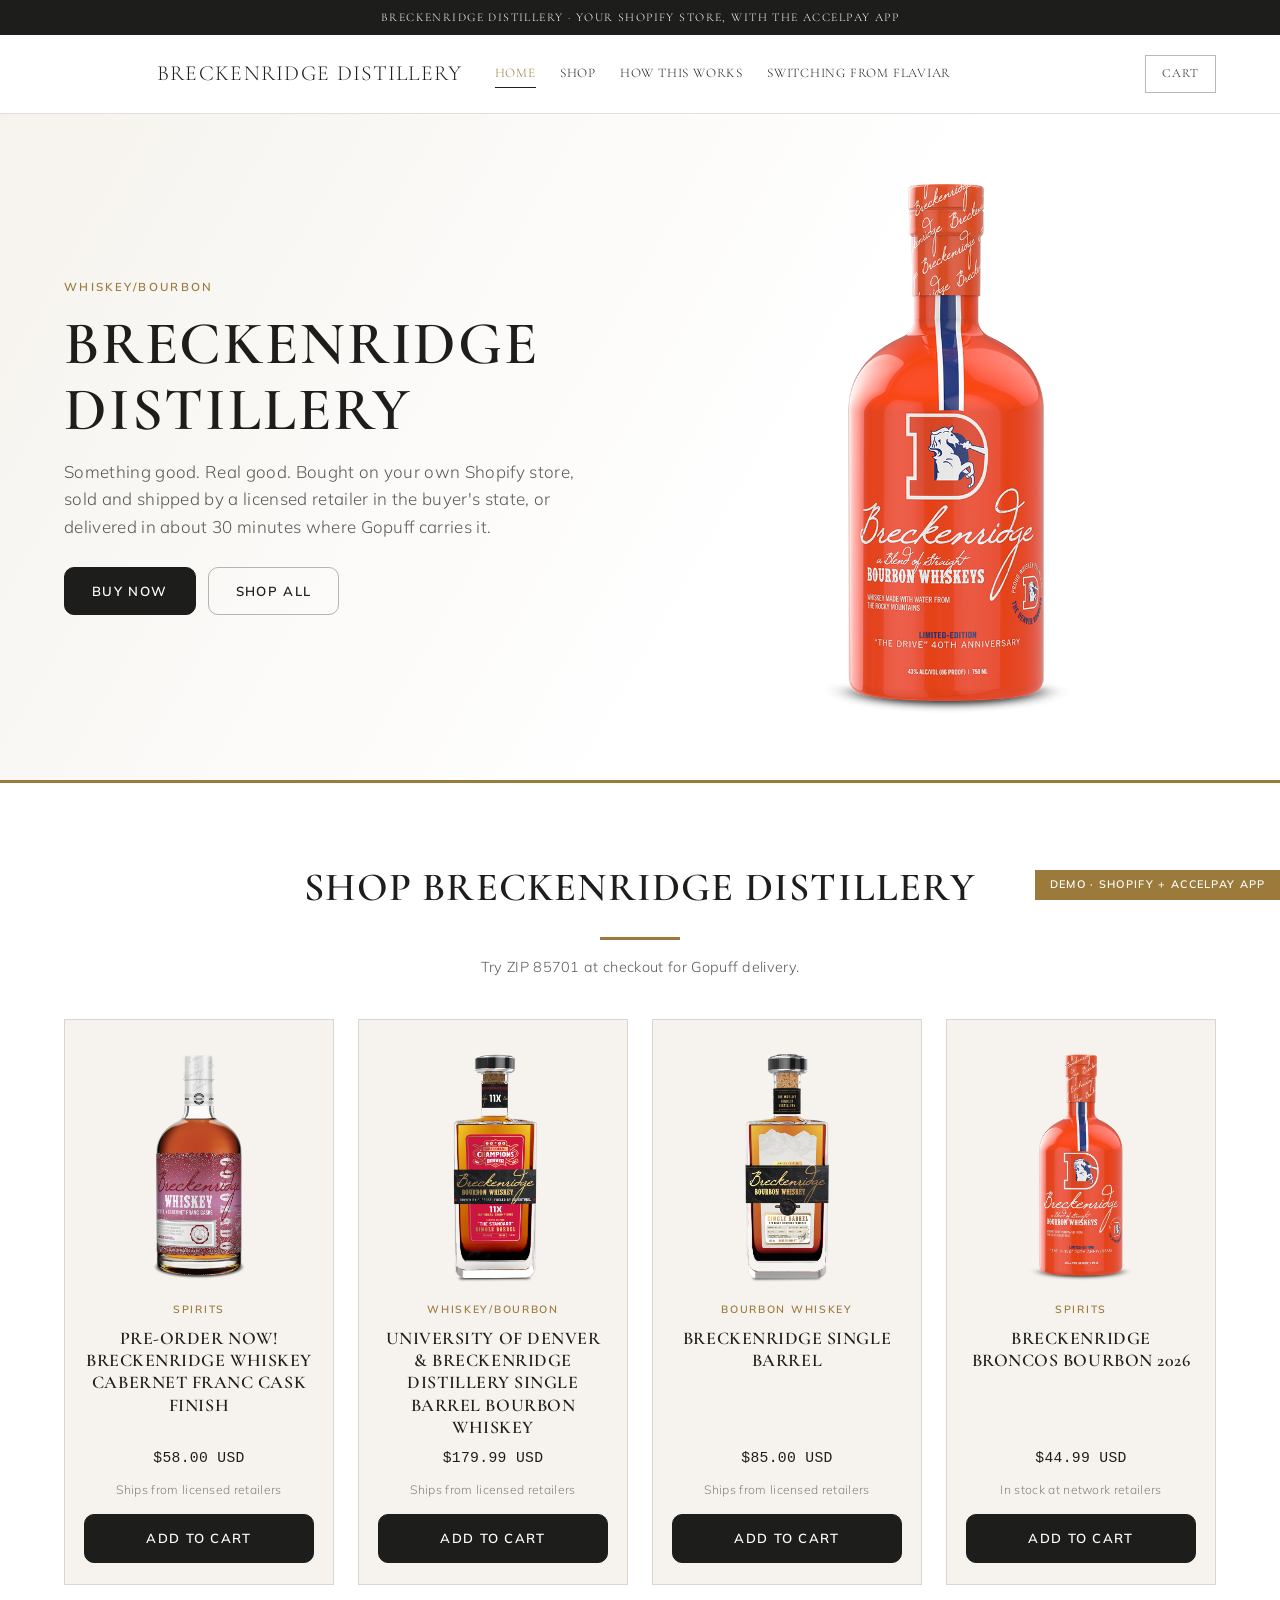
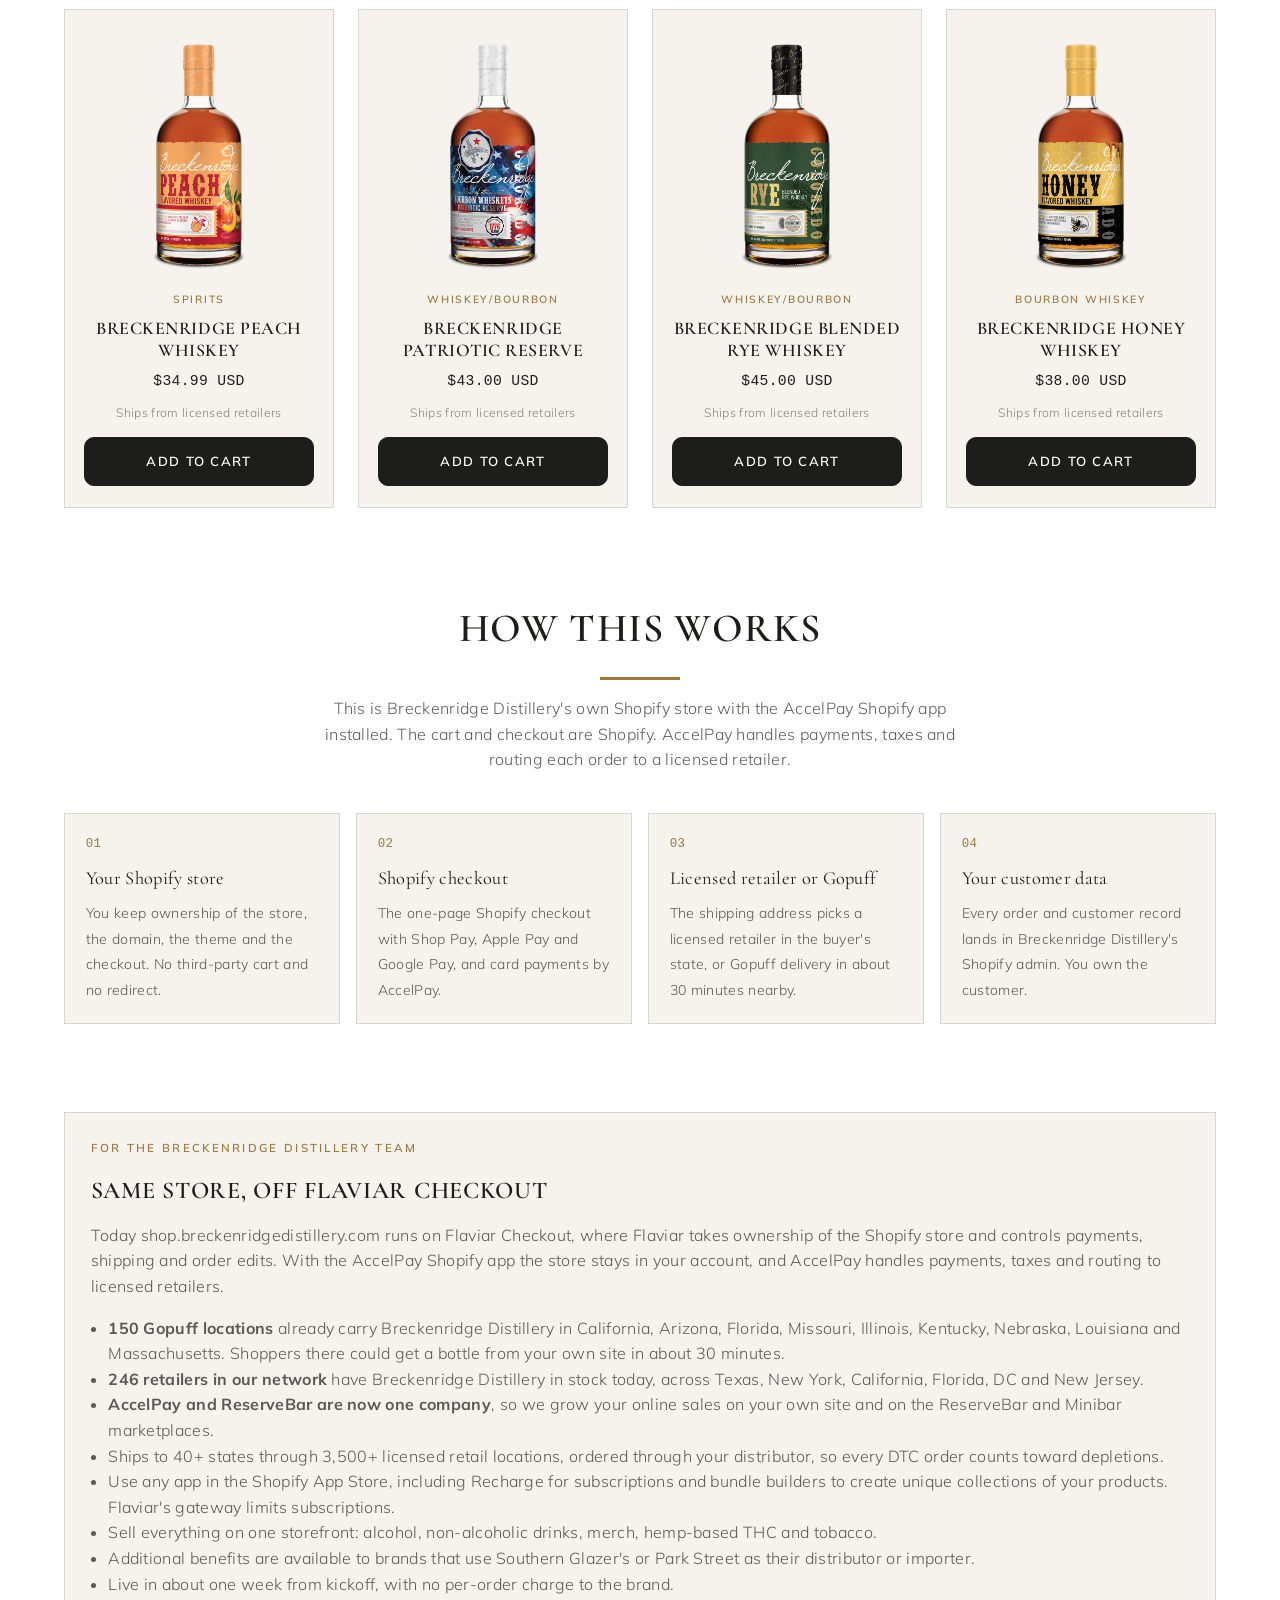
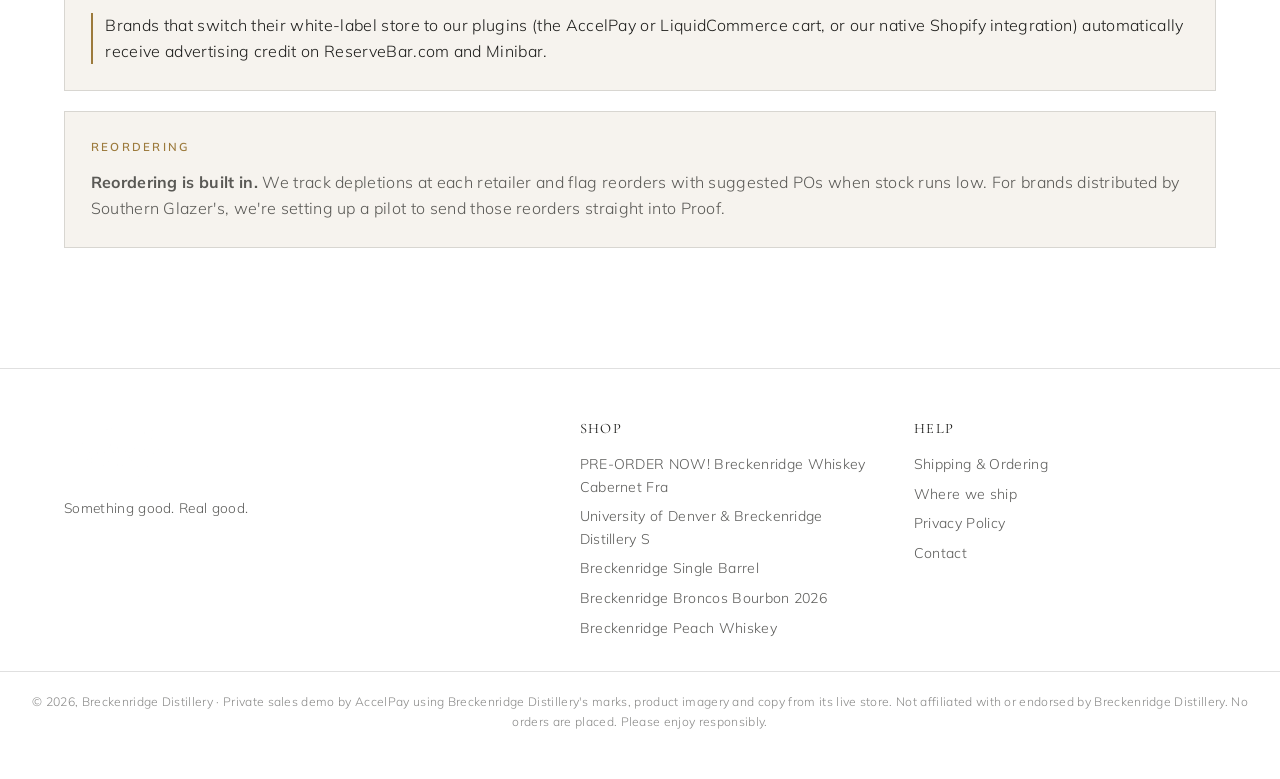
==== commit 4d35d59f: "Lead with AccelPay + ReserveBar one-company value prop" ====
--- a/index.html
+++ b/index.html
@@ -69,7 +69,7 @@
     <div class="eyebrow">For the Breckenridge Distillery team</div>
     <h2>Same store, off Flaviar Checkout</h2>
     <p style="margin:0 0 1rem">Today shop.breckenridgedistillery.com runs on Flaviar Checkout, where Flaviar takes ownership of the Shopify store and controls payments, shipping and order edits. With the AccelPay Shopify app the store stays in your account, and AccelPay handles payments, taxes and routing to licensed retailers.</p>
-    <ul style="margin:0 0 1rem;padding-left:1.1rem"><li><b>150 Gopuff locations</b> already carry Breckenridge Distillery in California, Arizona, Florida, Missouri, Illinois, Kentucky, Nebraska, Louisiana and Massachusetts. Shoppers there could get a bottle from your own site in about 30 minutes.</li><li><b>246 retailers in our network</b> have Breckenridge Distillery in stock today, across Texas, New York, California, Florida, DC and New Jersey.</li><li>Ships to 40+ states through 3,500+ licensed retail locations, ordered through your distributor, so every DTC order counts toward depletions.</li><li>Use any app in the Shopify App Store, including Recharge for subscriptions and bundle builders to create unique collections of your products. Flaviar's gateway limits subscriptions.</li><li>Sell everything on one storefront: alcohol, non-alcoholic drinks, merch, hemp-based THC and tobacco.</li><li>Additional benefits are available to brands that use Southern Glazer's or Park Street as their distributor or importer.</li><li>Live in about one week from kickoff, with no per-order charge to the brand.</li></ul>
+    <ul style="margin:0 0 1rem;padding-left:1.1rem"><li><b>150 Gopuff locations</b> already carry Breckenridge Distillery in California, Arizona, Florida, Missouri, Illinois, Kentucky, Nebraska, Louisiana and Massachusetts. Shoppers there could get a bottle from your own site in about 30 minutes.</li><li><b>246 retailers in our network</b> have Breckenridge Distillery in stock today, across Texas, New York, California, Florida, DC and New Jersey.</li><li><b>AccelPay and ReserveBar are now one company</b>, so we grow your online sales on your own site and on the ReserveBar and Minibar marketplaces.</li><li>Ships to 40+ states through 3,500+ licensed retail locations, ordered through your distributor, so every DTC order counts toward depletions.</li><li>Use any app in the Shopify App Store, including Recharge for subscriptions and bundle builders to create unique collections of your products. Flaviar's gateway limits subscriptions.</li><li>Sell everything on one storefront: alcohol, non-alcoholic drinks, merch, hemp-based THC and tobacco.</li><li>Additional benefits are available to brands that use Southern Glazer's or Park Street as their distributor or importer.</li><li>Live in about one week from kickoff, with no per-order charge to the brand.</li></ul>
     <p class="credit">Brands that switch their white-label store to our plugins (the AccelPay or LiquidCommerce cart, or our native Shopify integration) automatically receive advertising credit on ReserveBar.com and Minibar.</p>
   </div>
   <div class="panel">
